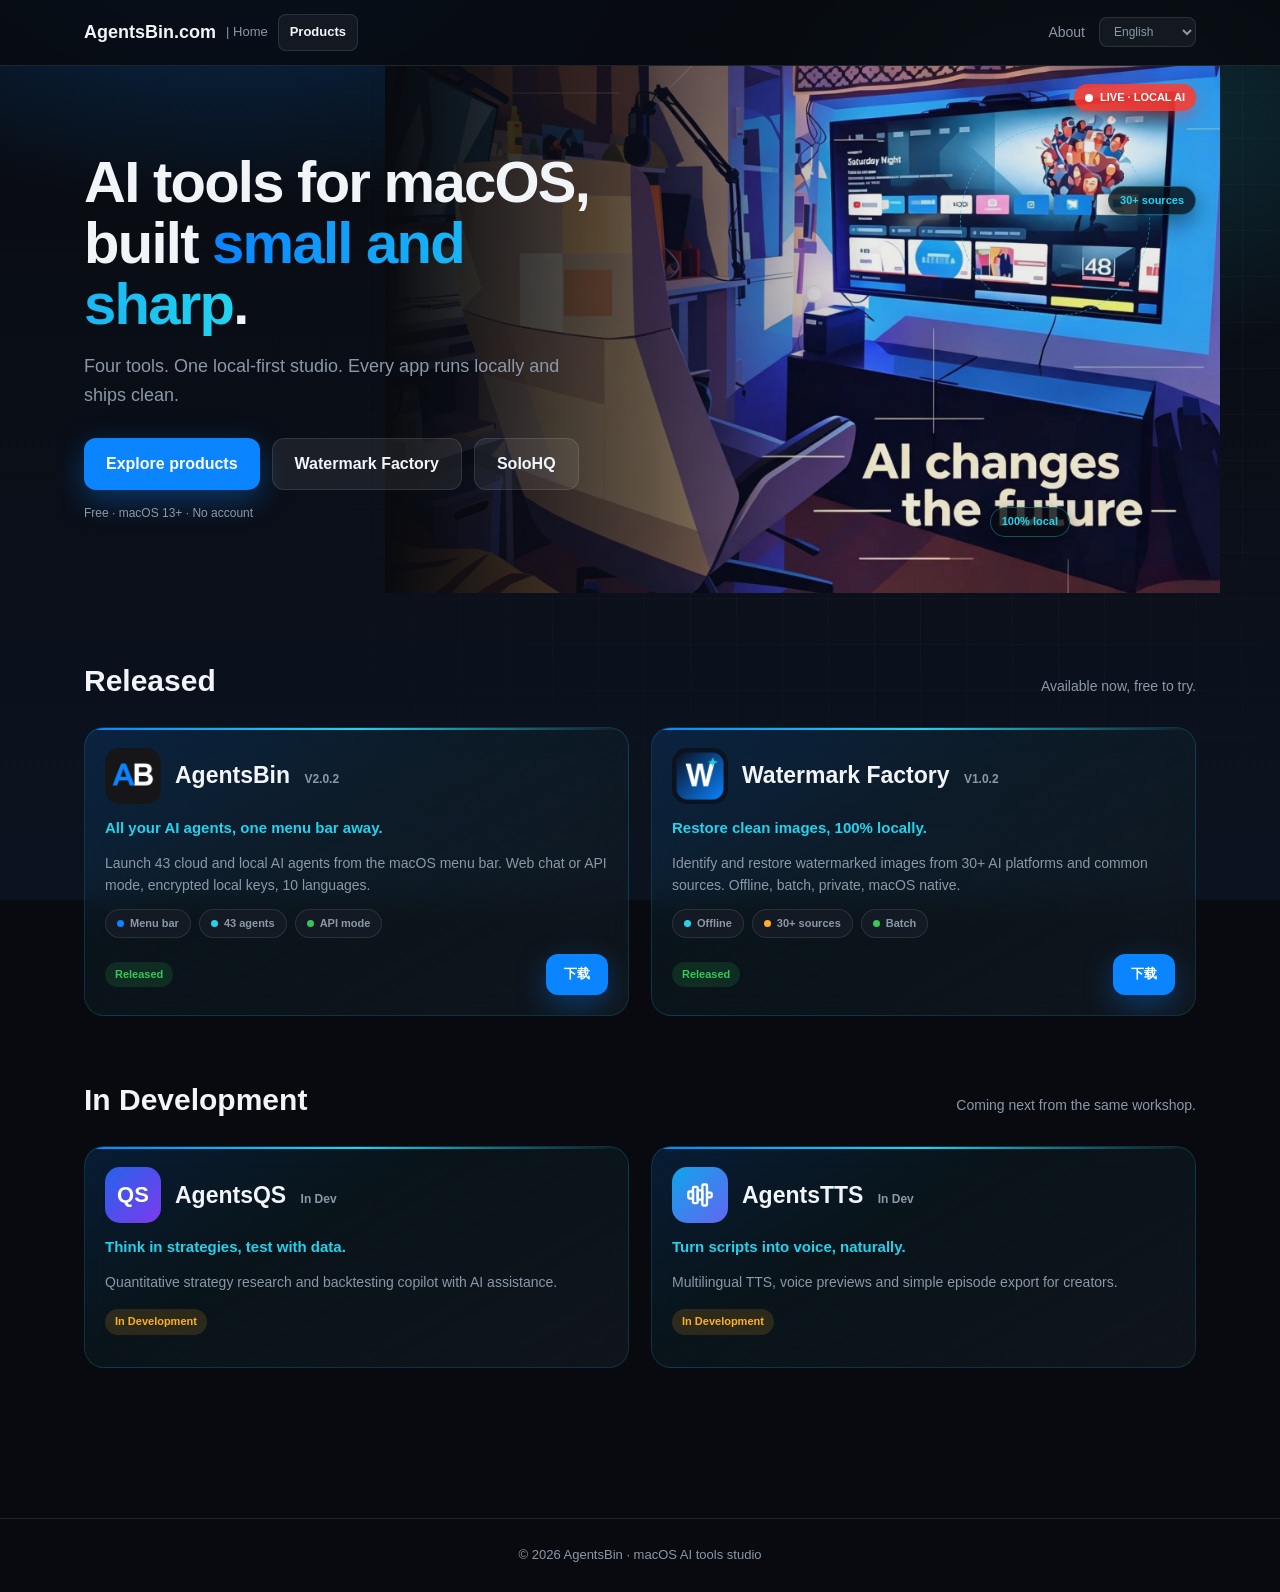
==== site/index.html @ 303ca80a "Add Russian and Portuguese site translations" ====
<!doctype html>
<html lang="en">
<head>
<meta charset="utf-8">
<meta name="viewport" content="width=device-width, initial-scale=1">
<title>AgentsBin — Home V9</title>
<style>
:root {
  --bg: #080a0f;
  --panel: rgba(17,22,29,0.72);
  --panel2: #141a23;
  --line: rgba(255,255,255,0.1);
  --text: #f2f5f8;
  --muted: #8b98a8;
  --blue: #0a84ff;
  --cyan: #22d3ee;
  --green: #34c759;
  --amber: #ffb020;
  --purple: #7c3aed;
}
* { box-sizing: border-box; margin: 0; padding: 0; }
body {
  background: var(--bg);
  color: var(--text);
  font-family: -apple-system, BlinkMacSystemFont, "SF Pro Text", "Helvetica Neue", "PingFang SC", sans-serif;
  line-height: 1.6;
}
body::before {
  content: "";
  position: fixed;
  inset: 0;
  z-index: -2;
  background:
    radial-gradient(900px 420px at 18% -5%, rgba(10,132,255,0.28), transparent 60%),
    radial-gradient(760px 420px at 85% 12%, rgba(34,211,238,0.18), transparent 60%),
    linear-gradient(180deg, #080a0f 0%, #0c1320 100%);
}
body::after {
  content: "";
  position: fixed;
  inset: 0;
  z-index: -1;
  background-image:
    linear-gradient(rgba(255,255,255,0.045) 1px, transparent 1px),
    linear-gradient(90deg, rgba(255,255,255,0.045) 1px, transparent 1px);
  background-size: 46px 46px;
  mask-image: radial-gradient(circle at 70% 30%, #000 0%, transparent 70%);
}
.nav {
  position: sticky;
  top: 0;
  z-index: 10;
  background: rgba(8,10,15,0.82);
  border-bottom: 1px solid var(--line);
  backdrop-filter: blur(16px);
}
.nav-inner {
  max-width: 1160px;
  margin: 0 auto;
  padding: 14px 24px;
  display: flex;
  align-items: center;
  justify-content: space-between;
}
.brand { font-weight: 800; font-size: 18px; text-decoration: none; color: var(--text); }
.nav-links { display: flex; align-items: center; gap: 22px; font-size: 14px; }
.nav-links a { text-decoration: none; color: var(--muted); }
.lang { background: rgba(255,255,255,0.05); border: 1px solid var(--line); color: var(--muted); font: inherit; font-size: 12px; border-radius: 8px; padding: 6px 10px; }
.button {
  display: inline-flex;
  align-items: center;
  gap: 8px;
  background: var(--blue);
  color: #fff;
  font-weight: 700;
  border-radius: 12px;
  padding: 12px 22px;
  text-decoration: none;
  box-shadow: 0 10px 30px rgba(10,132,255,0.35);
}
.button.ghost { background: rgba(255,255,255,0.07); color: var(--text); box-shadow: none; border: 1px solid var(--line); }

.hero {
  position: relative;
  overflow: hidden;
  max-width: 1160px;
  margin: 0 auto;
  padding: 86px 24px 70px;
  display: grid;
  grid-template-columns: 1.05fr 0.95fr;
  gap: 56px;
  align-items: center;
}
.hero > div:first-child { position: relative; z-index: 2; }
.hero-bg {
  position: absolute;
  right: 0;
  top: 0;
  bottom: 0;
  width: 72%;
  z-index: 0;
  overflow: hidden;
}
.hero-bg img { width: 100%; height: 100%; object-fit: cover; display: block; }
.hero-bg::after {
  content: "";
  position: absolute;
  inset: 0;
  background: linear-gradient(90deg, #080a0f 0%, rgba(8,10,15,0.6) 32%, rgba(8,10,15,0.08) 58%);
}
.hero h1 { font-size: 58px; line-height: 1.05; letter-spacing: -0.03em; }
.grad { background: linear-gradient(90deg, #0a84ff, #22d3ee); -webkit-background-clip: text; background-clip: text; color: transparent; }
.hero .lead { font-size: 18px; color: var(--muted); max-width: 520px; margin: 18px 0 28px; }
.hero-actions { display: flex; gap: 12px; flex-wrap: wrap; }
.trust { display: block; margin-top: 14px; font-size: 12px; color: var(--muted); }

.hero-visual { position: relative; height: 420px; }
.hero-photo {
  position: absolute;
  left: 0;
  top: 0;
  right: 0;
  bottom: 0;
  border-radius: 24px;
  overflow: hidden;
  border: 1px solid var(--line);
  box-shadow: 0 30px 90px rgba(0,0,0,0.55);
  background: #0d1117;
}
.hero-photo img { width: 100%; height: 100%; object-fit: cover; display: block; }
.hero-photo::after {
  content: "";
  position: absolute;
  inset: 0;
  background: linear-gradient(180deg, rgba(8,10,15,0.08) 0%, rgba(8,10,15,0.5) 100%);
}
.float-card {
  position: absolute;
  border-radius: 16px;
  border: 1px solid var(--line);
  overflow: hidden;
  box-shadow: 0 30px 80px rgba(0,0,0,0.5);
}
.float-card img { width: 100%; height: 100%; object-fit: cover; display: block; }
.fc-1 { width: 340px; height: 220px; left: 20px; top: 10px; transform: rotate(-2deg); }
.fc-2 { width: 250px; height: 170px; right: 0; top: 150px; transform: rotate(3deg); }
.fc-3 { width: 220px; height: 150px; left: 90px; bottom: 0; transform: rotate(-1deg); }
.glow-dot {
  position: absolute;
  width: 64px;
  height: 64px;
  border-radius: 50%;
  background: radial-gradient(circle, rgba(34,211,238,0.45), transparent 70%);
  filter: blur(6px);
  right: 60px;
  top: 30px;
}
.hero-visual::before {
  content: "";
  position: absolute;
  inset: 0;
  background: repeating-linear-gradient(0deg, rgba(34,211,238,0.05) 0 1px, transparent 1px 7px);
  mix-blend-mode: screen;
  pointer-events: none;
  z-index: 2;
  border-radius: 20px;
}
.scanline {
  position: absolute;
  left: 10px;
  right: 10px;
  height: 3px;
  background: linear-gradient(90deg, transparent, rgba(34,211,238,0.9), transparent);
  animation: scan 2.6s linear infinite;
  z-index: 3;
}
@keyframes scan { from { top: 6%; } to { top: 96%; } }
.ring {
  position: absolute;
  width: 190px;
  height: 190px;
  border-radius: 50%;
  border: 1px dashed rgba(34,211,238,0.55);
  left: 300px;
  top: 250px;
  animation: spin 14s linear infinite;
  z-index: 3;
}
@keyframes spin { to { transform: rotate(360deg); } }
.live-badge {
  position: absolute;
  left: 18px;
  top: 14px;
  z-index: 4;
  display: flex;
  align-items: center;
  gap: 7px;
  font-size: 11px;
  font-weight: 800;
  color: #fff;
  background: rgba(255,59,48,0.88);
  border-radius: 20px;
  padding: 5px 11px;
  box-shadow: 0 6px 18px rgba(255,59,48,0.4);
}
.pulse {
  width: 8px;
  height: 8px;
  border-radius: 50%;
  background: #fff;
  animation: pulse 1.5s infinite;
}
@keyframes pulse {
  70% { box-shadow: 0 0 0 10px rgba(255,59,48,0); }
  100% { box-shadow: 0 0 0 0 rgba(255,59,48,0); }
}
.data-chip {
  position: absolute;
  z-index: 4;
  font-size: 11px;
  font-weight: 700;
  color: var(--cyan);
  background: rgba(8,12,18,0.8);
  border: 1px solid rgba(34,211,238,0.35);
  border-radius: 20px;
  padding: 5px 11px;
  box-shadow: 0 8px 22px rgba(0,0,0,0.4);
}
.visit-btn { padding: 10px 18px; font-size: 13px; }
.mini-card { width: 100%; height: 100%; display: flex; align-items: center; justify-content: center; }
.mini-chat { display: flex; gap: 12px; align-items: center; padding: 16px; }
.mini-dots { display: flex; flex-direction: column; gap: 8px; }
.mini-dots span { width: 10px; height: 10px; border-radius: 50%; }
.mini-bubbles { display: flex; flex-direction: column; gap: 8px; flex: 1; }
.mini-bubble { height: 12px; border-radius: 8px; background: rgba(255,255,255,0.12); }
.mini-bubble.b1 { width: 70%; }
.mini-bubble.b2 { width: 90%; }
.mini-wm { position: relative; width: 100%; height: 100%; background: linear-gradient(180deg, #1b3a5c 0%, #2f6f8f 55%, #17281f 100%); }
.wm-mask { position: absolute; right: 16%; bottom: 14%; width: 28%; height: 32%; border: 2px dashed #ff9f43; border-radius: 6px; }
.wm-check { position: absolute; right: 10%; top: 10%; width: 22px; height: 22px; border-radius: 50%; background: #34c759; color: #fff; display: flex; align-items: center; justify-content: center; font-size: 13px; font-weight: 800; }
.mini-chart { display: flex; gap: 12px; align-items: center; padding: 14px; }
.mini-metrics { display: flex; flex-direction: column; gap: 6px; font-size: 10px; font-weight: 800; color: #22d3ee; }

main { max-width: 1160px; margin: 0 auto; padding: 0 24px 90px; }
.section-head { display: flex; align-items: baseline; justify-content: space-between; margin-bottom: 22px; }
.section-head h2 { font-size: 30px; }
.section-head .sub { color: var(--muted); font-size: 14px; }

.feature-grid { display: flex; flex-direction: column; gap: 22px; margin-bottom: 60px; }
.feature-card {
  display: grid;
  grid-template-columns: 420px 1fr;
  gap: 30px;
  background: var(--panel);
  border: 1px solid var(--line);
  border-radius: 22px;
  padding: 22px;
  backdrop-filter: blur(14px);
  align-items: center;
}
.feature-card .preview {
  border-radius: 14px;
  overflow: hidden;
  border: 1px solid var(--line);
  background: #0d1117;
  height: 240px;
}
.feature-card .preview img { width: 100%; height: 100%; object-fit: cover; }
.info { display: flex; flex-direction: column; gap: 12px; }
.logo-row { display: flex; align-items: center; gap: 14px; }
.logo-row img, .logo-row .icon { width: 56px; height: 56px; border-radius: 15px; object-fit: cover; }
.icon { display: flex; align-items: center; justify-content: center; font-weight: 900; color: #fff; }
.icon.qs { background: linear-gradient(135deg, #2563eb, #7c3aed); font-size: 22px; }
.icon.tts { background: linear-gradient(135deg, #0ea5e9, #6366f1); }
.app-name { font-size: 23px; font-weight: 800; }
.ver { font-size: 12px; color: var(--muted); font-weight: 600; margin-left: 8px; }
.tagline { font-size: 15px; font-weight: 600; color: var(--cyan); }
.desc { color: var(--muted); font-size: 14px; }
.tags { display: flex; flex-wrap: wrap; gap: 8px; }
.tag { display: inline-flex; align-items: center; gap: 6px; font-size: 11px; font-weight: 600; color: var(--muted); background: var(--panel2); border: 1px solid var(--line); border-radius: 20px; padding: 5px 11px; }
.tag i { width: 7px; height: 7px; border-radius: 50%; display: inline-block; }
.foot { display: flex; align-items: center; justify-content: space-between; margin-top: 4px; }
.status { font-size: 11px; font-weight: 700; padding: 4px 10px; border-radius: 20px; }
.status.live { color: var(--green); background: rgba(52,199,89,0.14); }
.status.dev { color: var(--amber); background: rgba(255,176,32,0.14); }
.card-link { font-size: 14px; font-weight: 700; color: var(--cyan); text-decoration: none; }

.dev-grid { display: grid; grid-template-columns: 1fr 1fr; gap: 22px; margin-bottom: 60px; }
.dev-card {
  position: relative;
  background: linear-gradient(150deg, rgba(10,132,255,0.16) 0%, rgba(34,211,238,0.05) 38%, rgba(17,22,29,0.9) 100%);
  border: 1px solid rgba(34,211,238,0.16);
  border-radius: 20px;
  overflow: hidden;
  backdrop-filter: blur(14px);
}
.dev-card::before {
  content: "";
  position: absolute;
  inset: 0 0 auto 0;
  height: 2px;
  background: linear-gradient(90deg, #0a84ff, #22d3ee, transparent);
}
.dev-card .preview { height: 210px; background: #0d1117; }
.dev-card .preview img { width: 100%; height: 100%; object-fit: cover; }
.dev-card .info { padding: 20px; }
.section-head { margin-top: 20px; }
main .section-head:first-of-type { margin-top: 64px; }

footer { border-top: 1px solid var(--line); padding: 26px 24px; text-align: center; color: var(--muted); font-size: 13px; }

.nav-group { display:flex; align-items:center; gap:10px; }
.nav-actions { display:flex; align-items:center; gap:14px; }
.nav-actions a { color:var(--muted); text-decoration:none; font-size:14px; }
.crumb { font-size:13px; color:var(--muted); }
.lang-toggle { background:rgba(255,255,255,0.05); border:1px solid var(--line); color:var(--muted); font:inherit; font-size:12px; border-radius:8px; padding:6px 10px; }
.products-btn { display:inline-flex; align-items:center; gap:6px; background:rgba(255,255,255,0.05); border:1px solid var(--line); color:var(--text); font:inherit; font-size:13px; font-weight:700; border-radius:8px; padding:7px 11px; cursor:pointer; }
.products-overlay { position:fixed; inset:0; z-index:50; background:rgba(0,0,0,0.55); display:flex; align-items:flex-start; justify-content:center; padding-top:70px; }
.products-overlay[hidden] { display:none; }
.products-panel { width:min(760px,92vw); background:#10141b; border:1px solid var(--line); border-radius:16px; padding:18px; box-shadow:0 30px 80px rgba(0,0,0,0.6); }
.panel-head { display:flex; align-items:center; justify-content:space-between; font-weight:700; margin-bottom:14px; }
.panel-grid { display:grid; grid-template-columns:1fr 1fr; gap:12px; }
.product-card { display:flex; flex-direction:column; gap:4px; background:#141a23; border:1px solid var(--line); border-radius:12px; padding:14px; text-decoration:none; color:var(--text); }
.pc-name { font-weight:700; }
.pc-sub { font-size:11px; color:var(--muted); }
.pc-desc { font-size:12px; color:var(--muted); }
.pc-foot { display:flex; justify-content:space-between; align-items:center; margin-top:6px; }
.pc-status { font-size:11px; font-weight:700; padding:3px 8px; border-radius:20px; }
.pc-status.live { color:#34c759; background:rgba(52,199,89,0.14); }
.pc-status.soon { color:#ffb020; background:rgba(255,176,32,0.14); }
.pc-arrow { color:var(--cyan); }
.close-products { background:transparent; border:0; color:var(--muted); font-size:20px; cursor:pointer; }

.panel-search { display:flex; align-items:center; gap:8px; margin:10px 0; }
.panel-search input { flex:1; background:#0d1117; border:1px solid var(--line); border-radius:8px; color:var(--text); font:inherit; font-size:12px; padding:8px 10px; }
.panel-filter, .panel-cats { display:flex; gap:6px; margin-bottom:10px; flex-wrap:wrap; }
.panel-filter button, .panel-cats button { background:rgba(255,255,255,0.05); border:1px solid var(--line); color:var(--muted); font:inherit; font-size:12px; border-radius:8px; padding:6px 10px; cursor:pointer; }
.panel-filter button.on, .panel-cats button.on { background:var(--cyan); color:#05121a; border-color:var(--cyan); }
.product-card[hidden] { display:none; }
</style>
</head>
<body>
  <header class="nav">
    <div class="nav-inner">
      <div class="nav-group">
        <a class="brand" href="/">AgentsBin.com</a>
        <span class="crumb">| <span data-i18n="nav_home">Home</span></span>
        <button class="products-btn" id="productsBtn" type="button"><span data-i18n="nav_products">Products</span></button>
      </div>
      <div class="nav-actions">
        <a href="/#about" data-i18n="nav_about">About</a>
        <select class="lang-toggle" id="langSelect" aria-label="Language">
          <option value="en">English</option>
          <option value="zh">简体中文</option>
          <option value="zh-Hant">繁體中文</option>
          <option value="ja">日本語</option>
          <option value="ko">한국어</option>
          <option value="es">Español</option>
          <option value="fr">Français</option>
          <option value="de">Deutsch</option>
          <option value="ru">Русский</option>
          <option value="pt">Português</option>
        </select>
      </div>
    </div>
  </header>
  <div class="products-overlay" id="productsOverlay" hidden>
    <div class="products-panel">
      <div class="panel-head"><span data-i18n="popup_title">Explore products</span><button class="close-products" id="closeProducts" type="button">×</button></div>
      <div class="panel-search"><input id="productSearch" type="search" placeholder="Search products" data-i18n-ph="popup_search"></div>
      <div class="panel-filter" id="productFilter">
        <button class="on" data-filter="all" data-i18n="filter_all">All</button>
        <button data-filter="released" data-i18n="filter_released">Released</button>
        <button data-filter="soon" data-i18n="filter_soon">Coming Soon</button>
      </div>
      <div class="panel-cats" id="productCats">
        <button class="on" data-cat="all" data-i18n="cat_all">All</button>
        <button data-cat="assistants" data-i18n="cat_assistants">AI Assistants</button>
        <button data-cat="web" data-i18n="cat_web">Web Apps</button>
        <button data-cat="audio" data-i18n="cat_audio">Audio</button>
        <button data-cat="media" data-i18n="cat_media">Media Tools</button>
      </div>
      <div class="panel-grid">
        <a class="product-card" href="/agentsbin/" data-search="AgentsBin macOS menu bar AI chat hub 43 agents" data-cat="assistants" data-state="released">
          <span class="pc-name" data-i18n="p_agentsbin">AgentsBin</span><span class="pc-sub">macOS · Menu Bar</span>
          <span class="pc-desc" data-i18n="p_agentsbin_desc">All-in-one AI chat hub for macOS with 43 AI agents.</span>
          <span class="pc-foot"><span class="pc-status live" data-i18n="status_released">Released</span><span class="pc-arrow">→</span></span>
        </a>
        <a class="product-card" href="/wf/" data-search="Watermark Factory AI watermark removal macOS offline" data-cat="media" data-state="released">
          <span class="pc-name" data-i18n="p_wf">Watermark Factory</span><span class="pc-sub">macOS · Media Tools</span>
          <span class="pc-desc" data-i18n="p_wf_desc">Local AI watermark identification and restoration. 30+ sources, offline.</span>
          <span class="pc-foot"><span class="pc-status live" data-i18n="status_released">Released</span><span class="pc-arrow">→</span></span>
        </a>
        <a class="product-card" href="/solohq/" data-search="SoloHQ local-first dashboard one-person company web app" data-cat="web" data-state="released">
          <span class="pc-name" data-i18n="p_solohq">SoloHQ</span><span class="pc-sub">Web · Local-first</span>
          <span class="pc-desc" data-i18n="p_solohq_desc">Local-first dashboard for one-person companies.</span>
          <span class="pc-foot"><span class="pc-status live" data-i18n="status_released">Released</span><span class="pc-arrow">→</span></span>
        </a>
        <div class="product-card" data-search="AgentsQS quant strategy backtest copilot" data-cat="media" data-state="soon">
          <span class="pc-name" data-i18n="p_qs">AgentsQS</span><span class="pc-sub">macOS · Quant</span>
          <span class="pc-desc" data-i18n="p_qs_desc">Quantitative strategy research and backtesting copilot.</span>
          <span class="pc-foot"><span class="pc-status soon" data-i18n="status_soon">In Development</span></span>
        </div>
        <div class="product-card" data-search="AgentsTTS podcast text to speech audio multilingual" data-cat="audio" data-state="soon">
          <span class="pc-name" data-i18n="p_tts">AgentsTTS</span><span class="pc-sub">macOS · Audio</span>
          <span class="pc-desc" data-i18n="p_tts_desc">Multilingual TTS and podcast episode tool.</span>
          <span class="pc-foot"><span class="pc-status soon" data-i18n="status_soon">In Development</span></span>
        </div>
      </div>
    </div>
  </div>

  <section class="hero">
    <div>
      <h1 data-i18n-html="home_hero_title">AI tools for macOS,<br>built <span class="grad">small and sharp</span>.</h1>
      <p class="lead" data-i18n="home_hero_lead">Four tools. One local-first studio. Every app runs locally and ships clean.</p>
      <div class="hero-actions">
        <a class="button" href="#products" data-i18n="cta_explore">Explore products</a>
        <a class="button ghost" href="/wf/" data-i18n="cta_wf">Watermark Factory</a>
        <a class="button ghost" href="/solohq/" data-i18n="cta_solohq">SoloHQ</a>
      </div>
      <span class="trust" data-i18n="home_trust">Free · macOS 13+ · No account</span>
    </div>
    <div class="hero-bg">
      <img src="assets/home/hero-visual.jpg" alt="">
      <div class="scanline"></div>
      <div class="ring" style="left:auto; right:70px; top:60px"></div>
      <div class="live-badge" style="left:auto; right:24px; top:18px"><span class="pulse"></span><span data-i18n="home_live_badge">LIVE · LOCAL AI</span></div>
      <div class="data-chip" style="right:24px; top:120px" data-i18n="home_chip_sources">30+ sources</div>
      <div class="data-chip" style="right:150px; bottom:56px" data-i18n="home_chip_local">100% local</div>
    </div>
  </section>

  <main id="products">
    <div class="section-head">
      <h2 data-i18n="section_released">Released</h2>
      <span class="sub" data-i18n="section_released_sub">Available now, free to try.</span>
    </div>
    <div class="dev-grid">
      <div class="dev-card">
        <div class="info" style="min-height:240px">
          <div class="logo-row"><img src="assets/appicon.png" alt=""><div class="app-name"><span data-i18n="p_agentsbin">AgentsBin</span> <span class="ver">V2.0.2</span></div></div>
          <div class="tagline" data-i18n="ab_tagline">All your AI agents, one menu bar away.</div>
          <div class="desc" data-i18n="p_agentsbin_desc">Launch 43 cloud and local AI agents from the macOS menu bar. Web chat or API mode, encrypted local keys, 10 languages.</div>
          <div class="tags"><span class="tag"><i style="background:#0a84ff"></i><span data-i18n="tag_menu">Menu bar</span></span><span class="tag"><i style="background:#22d3ee"></i><span data-i18n="tag_43">43 agents</span></span><span class="tag"><i style="background:#34c759"></i><span data-i18n="tag_api">API mode</span></span></div>
          <div class="foot"><span class="status live" data-i18n="status_released">Released</span><a class="button visit-btn" href="/agentsbin/" data-i18n="btn_download">下载</a></div>
        </div>
      </div>
      <div class="dev-card">
        <div class="info" style="min-height:240px">
          <div class="logo-row"><img src="assets/home/wf-logo.png" alt=""><div class="app-name"><span data-i18n="p_wf">Watermark Factory</span> <span class="ver">V1.0.2</span></div></div>
          <div class="tagline" data-i18n="wf_tagline">Restore clean images, 100% locally.</div>
          <div class="desc" data-i18n="p_wf_desc">Identify and restore watermarked images from 30+ AI platforms and common sources. Offline, batch, private, macOS native.</div>
          <div class="tags"><span class="tag"><i style="background:#22d3ee"></i><span data-i18n="tag_offline">Offline</span></span><span class="tag"><i style="background:#ffb020"></i><span data-i18n="tag_sources">30+ sources</span></span><span class="tag"><i style="background:#34c759"></i><span data-i18n="tag_batch">Batch</span></span></div>
          <div class="foot"><span class="status live" data-i18n="status_released">Released</span><a class="button visit-btn" href="/wf/" data-i18n="btn_download">下载</a></div>
        </div>
      </div>
    </div>

    <div class="section-head">
      <h2 data-i18n="section_dev">In Development</h2>
      <span class="sub" data-i18n="section_dev_sub">Coming next from the same workshop.</span>
    </div>
    <div class="dev-grid">
      <div class="dev-card">
        <div class="info" style="min-height:220px">
          <div class="logo-row"><div class="icon qs">QS</div><div class="app-name"><span data-i18n="p_qs">AgentsQS</span> <span class="ver" data-i18n="in_dev">In Dev</span></div></div>
          <div class="tagline" data-i18n="qs_tagline">Think in strategies, test with data.</div>
          <div class="desc" data-i18n="p_qs_desc">Quantitative strategy research and backtesting copilot with AI assistance.</div>
          <div class="foot"><span class="status dev" data-i18n="status_soon">In Development</span></div>
        </div>
      </div>
      <div class="dev-card">
        <div class="info" style="min-height:220px">
          <div class="logo-row"><div class="icon tts"><svg width="28" height="28" viewBox="0 0 24 24" fill="none" stroke="#fff" stroke-width="2" stroke-linecap="round" stroke-linejoin="round"><rect x="2" y="9" width="4" height="6" rx="1"/><rect x="6" y="5" width="4" height="14" rx="1"/><rect x="10" y="8" width="4" height="8" rx="1"/><rect x="14" y="3" width="4" height="18" rx="1"/><rect x="18" y="10" width="4" height="4" rx="1"/></svg></div><div class="app-name"><span data-i18n="p_tts">AgentsTTS</span> <span class="ver" data-i18n="in_dev">In Dev</span></div></div>
          <div class="tagline" data-i18n="tts_tagline">Turn scripts into voice, naturally.</div>
          <div class="desc" data-i18n="p_tts_desc">Multilingual TTS, voice previews and simple episode export for creators.</div>
          <div class="foot"><span class="status dev" data-i18n="status_soon">In Development</span></div>
        </div>
      </div>
    </div>

    <div id="aboutPlaceholder"></div>
  </main>

  <footer><span data-i18n="home_footer">© 2026 AgentsBin · macOS AI tools studio</span></footer>

<script>
(function () {
  if (location.protocol !== "https:" && location.protocol !== "http:") return;
  var payload = JSON.stringify({ kind: "page_view", name: "agentsbin_home", version: "2.0.2", source: "web", product: "agentsbin" });
  if (navigator.sendBeacon) navigator.sendBeacon("/api/track", new Blob([payload], { type: "application/json" }));
  document.querySelectorAll("[data-track='download']").forEach(function (el) {
    el.addEventListener("click", function () {
      var data = JSON.stringify({ kind: "download", name: el.getAttribute("data-name") || "agentsbin_home", version: "2.0.2", source: "web", product: el.getAttribute("data-product") || "agentsbin" });
      if (navigator.sendBeacon) navigator.sendBeacon("/api/track", new Blob([data], { type: "application/json" }));
    });
  });
})();
</script>

<script>
(function () {
  var btn = document.getElementById("productsBtn");
  var overlay = document.getElementById("productsOverlay");
  var close = document.getElementById("closeProducts");
  if (!btn || !overlay) return;
  btn.addEventListener("click", function () { overlay.hidden = false; });
  overlay.addEventListener("click", function (e) { if (e.target === overlay) overlay.hidden = true; });
  if (close) close.addEventListener("click", function () { overlay.hidden = true; });

  var search = document.getElementById("productSearch");
  var filterBtns = document.querySelectorAll("#productFilter button");
  var catBtns = document.querySelectorAll("#productCats button");
  var cards = document.querySelectorAll(".product-card");
  var state = "all";
  var cat = "all";
  function apply() {
    var q = search ? search.value.toLowerCase() : "";
    cards.forEach(function (c) {
      var text = (c.getAttribute("data-search") || "").toLowerCase();
      var okState = state === "all" || c.getAttribute("data-state") === state;
      var okCat = cat === "all" || c.getAttribute("data-cat") === cat;
      var okQ = !q || text.indexOf(q) >= 0;
      c.hidden = !(okState && okCat && okQ);
    });
  }
  filterBtns.forEach(function (b) {
    b.addEventListener("click", function () {
      state = b.getAttribute("data-filter");
      filterBtns.forEach(function (x) { x.classList.toggle("on", x === b); });
      apply();
    });
  });
  catBtns.forEach(function (b) {
    b.addEventListener("click", function () {
      cat = b.getAttribute("data-cat");
      catBtns.forEach(function (x) { x.classList.toggle("on", x === b); });
      apply();
    });
  });
  if (search) search.addEventListener("input", apply);
})();
</script><script src="/_shared/about.js"></script>
<script src="/_shared/i18n.js"></script>
</body>
</html>
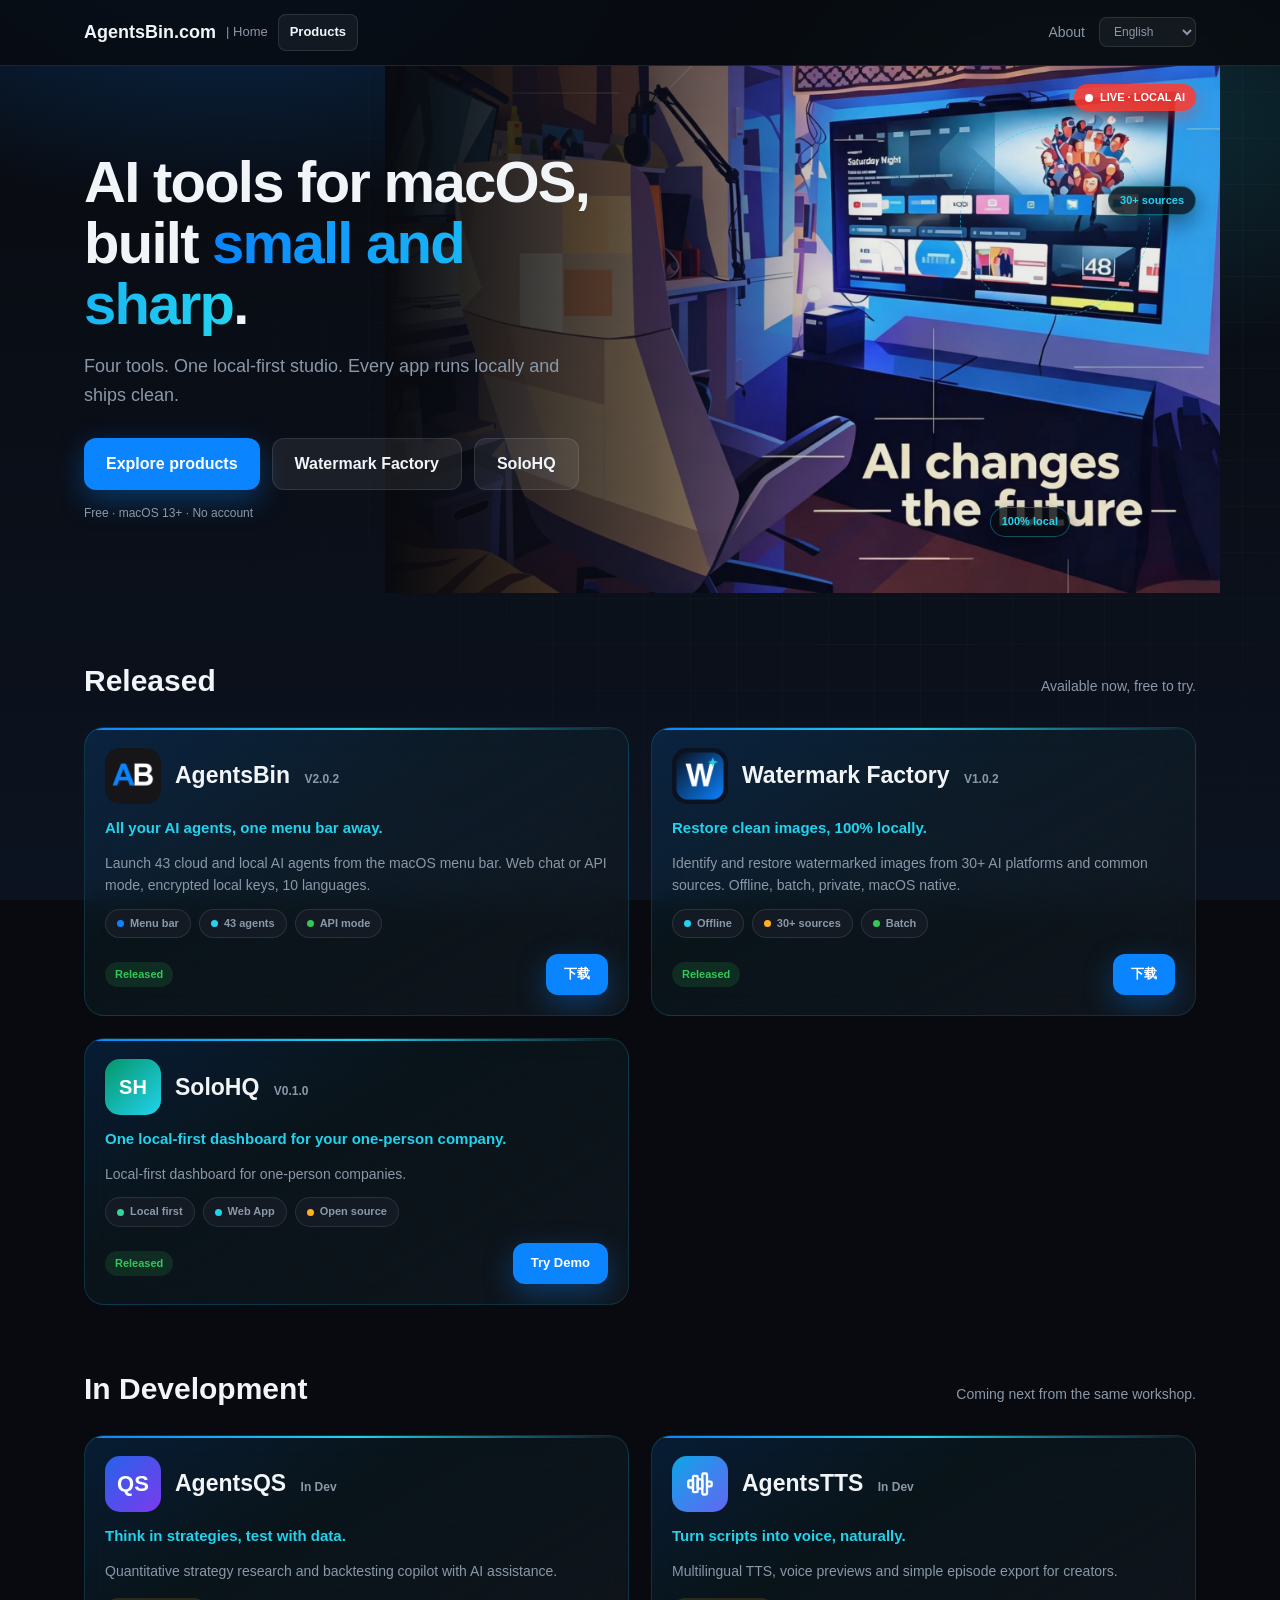
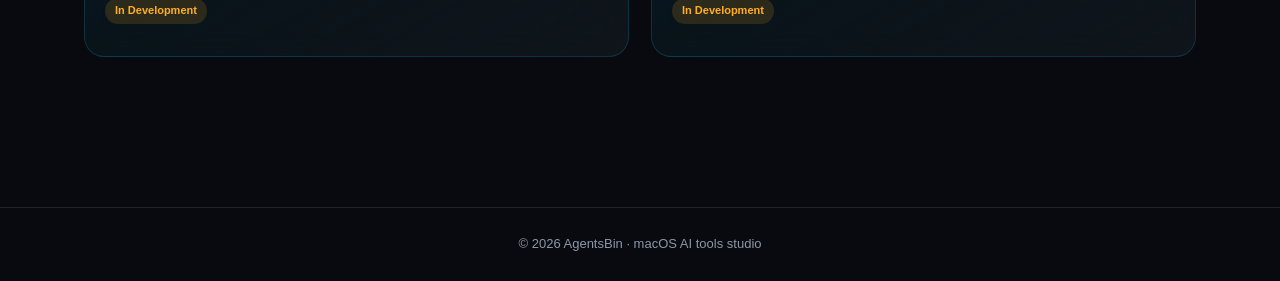
==== commit ebd986ab: "Add SoloHQ homepage card and unified about footer" ====
--- a/site/index.html
+++ b/site/index.html
@@ -272,6 +272,7 @@
 .icon { display: flex; align-items: center; justify-content: center; font-weight: 900; color: #fff; }
 .icon.qs { background: linear-gradient(135deg, #2563eb, #7c3aed); font-size: 22px; }
 .icon.tts { background: linear-gradient(135deg, #0ea5e9, #6366f1); }
+.icon.sh { background: linear-gradient(135deg, #059669, #22d3ee); font-size: 20px; }
 .app-name { font-size: 23px; font-weight: 800; }
 .ver { font-size: 12px; color: var(--muted); font-weight: 600; margin-left: 8px; }
 .tagline { font-size: 15px; font-weight: 600; color: var(--cyan); }
@@ -453,6 +454,15 @@
           <div class="desc" data-i18n="p_wf_desc">Identify and restore watermarked images from 30+ AI platforms and common sources. Offline, batch, private, macOS native.</div>
           <div class="tags"><span class="tag"><i style="background:#22d3ee"></i><span data-i18n="tag_offline">Offline</span></span><span class="tag"><i style="background:#ffb020"></i><span data-i18n="tag_sources">30+ sources</span></span><span class="tag"><i style="background:#34c759"></i><span data-i18n="tag_batch">Batch</span></span></div>
           <div class="foot"><span class="status live" data-i18n="status_released">Released</span><a class="button visit-btn" href="/wf/" data-i18n="btn_download">下载</a></div>
+        </div>
+      </div>
+      <div class="dev-card">
+        <div class="info" style="min-height:240px">
+          <div class="logo-row"><div class="icon sh">SH</div><div class="app-name"><span data-i18n="p_solohq">SoloHQ</span> <span class="ver">V0.1.0</span></div></div>
+          <div class="tagline" data-i18n="sh_tagline">One local-first dashboard for your one-person company.</div>
+          <div class="desc" data-i18n="p_solohq_desc">Local-first dashboard for one-person companies.</div>
+          <div class="tags"><span class="tag"><i style="background:#34d399"></i><span data-i18n="tag_local">Local first</span></span><span class="tag"><i style="background:#22d3ee"></i><span data-i18n="tag_web">Web App</span></span><span class="tag"><i style="background:#ffb020"></i><span data-i18n="tag_open">Open source</span></span></div>
+          <div class="foot"><span class="status live" data-i18n="status_released">Released</span><a class="button visit-btn" href="/solohq/" data-i18n="sh_btn">Try Demo</a></div>
         </div>
       </div>
     </div>
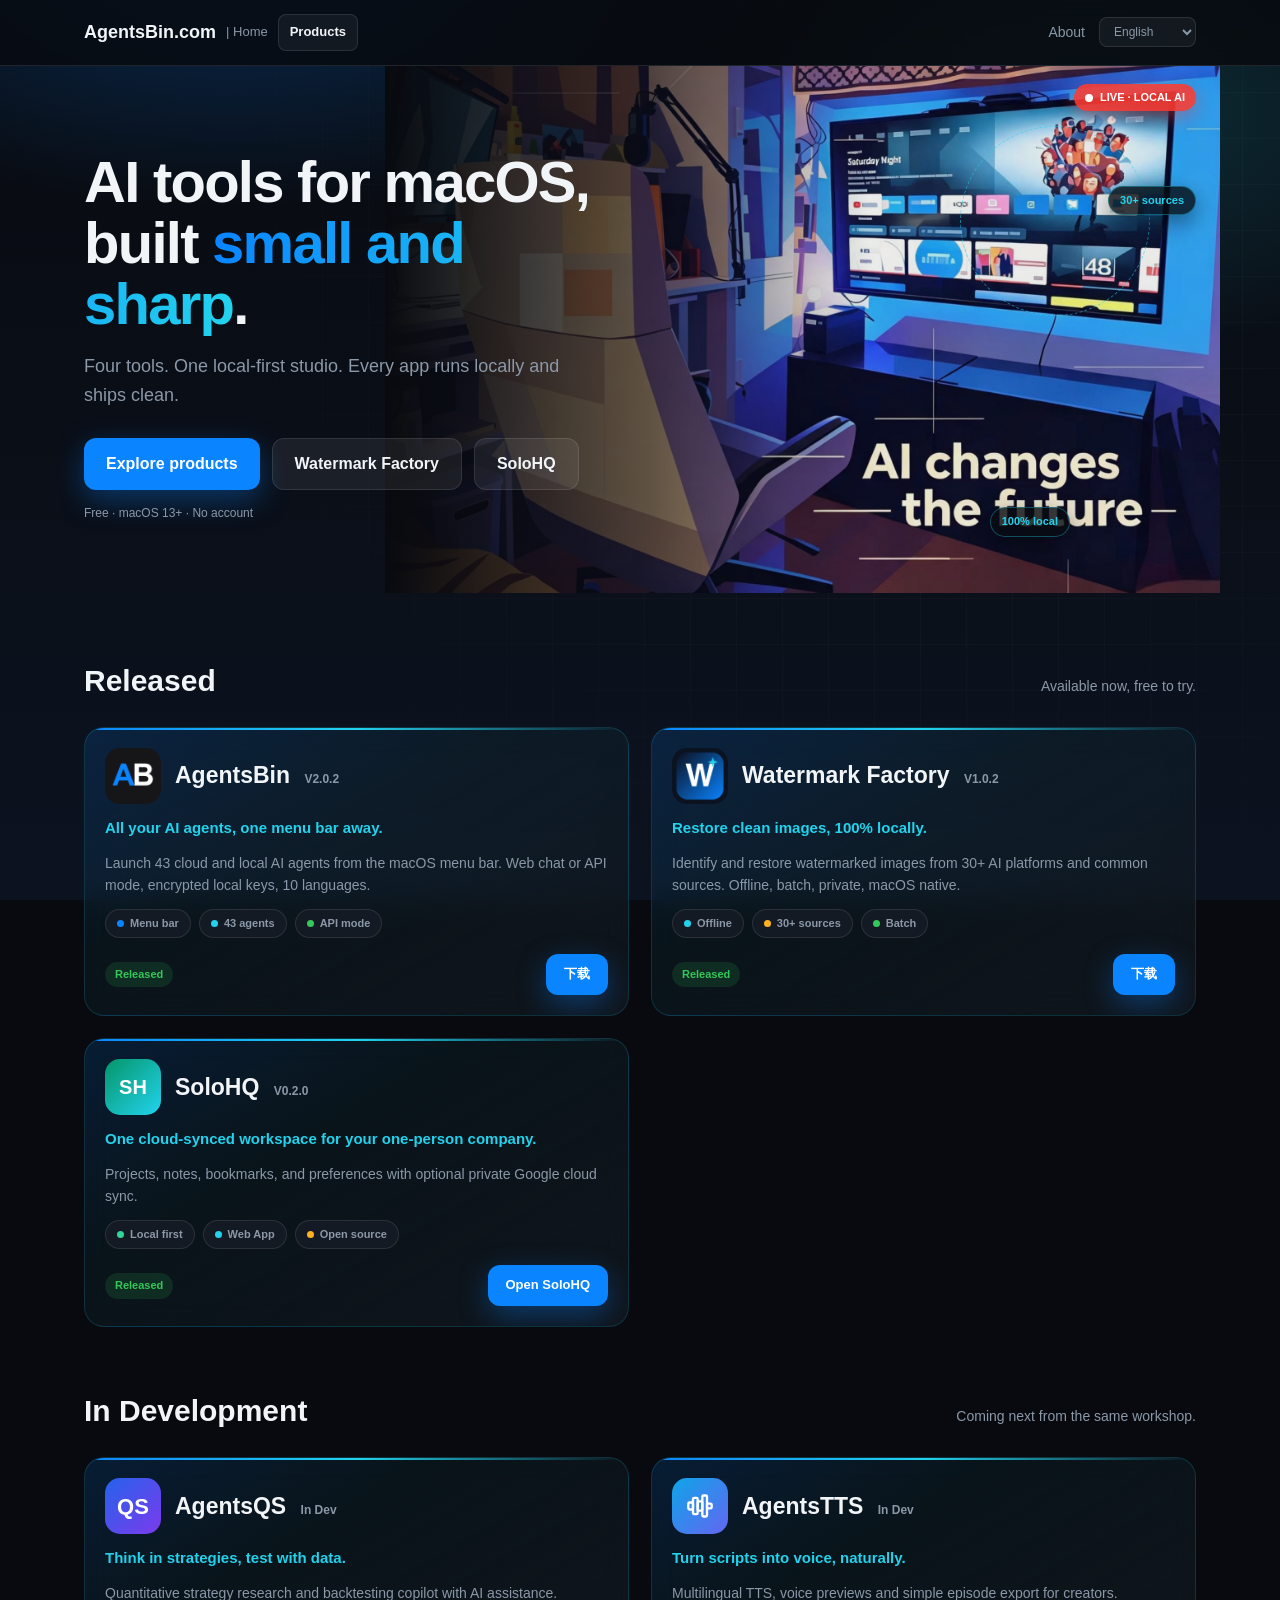
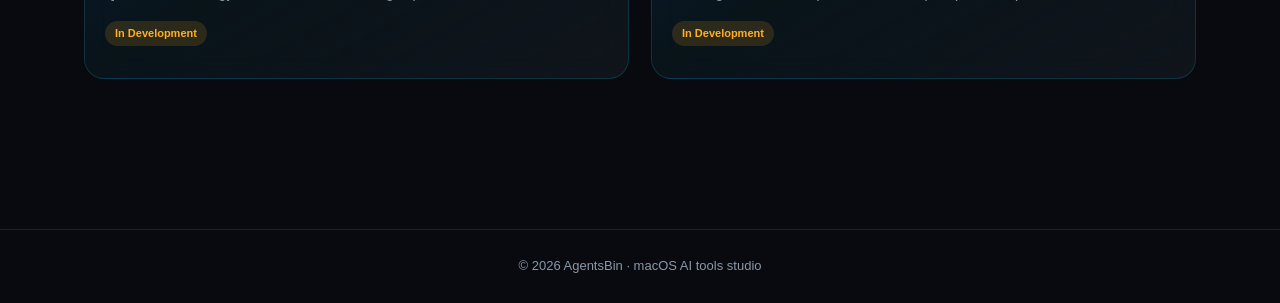
==== commit 79041317: "update SoloHQ 0.2.0 website listing" ====
--- a/site/index.html
+++ b/site/index.html
@@ -458,11 +458,11 @@
       </div>
       <div class="dev-card">
         <div class="info" style="min-height:240px">
-          <div class="logo-row"><div class="icon sh">SH</div><div class="app-name"><span data-i18n="p_solohq">SoloHQ</span> <span class="ver">V0.1.0</span></div></div>
-          <div class="tagline" data-i18n="sh_tagline">One local-first dashboard for your one-person company.</div>
-          <div class="desc" data-i18n="p_solohq_desc">Local-first dashboard for one-person companies.</div>
+          <div class="logo-row"><div class="icon sh">SH</div><div class="app-name"><span data-i18n="p_solohq">SoloHQ</span> <span class="ver">V0.2.0</span></div></div>
+          <div class="tagline" data-i18n="sh_tagline">One cloud-synced workspace for your one-person company.</div>
+          <div class="desc" data-i18n="p_solohq_desc">Projects, notes, bookmarks, and preferences with optional private Google cloud sync.</div>
           <div class="tags"><span class="tag"><i style="background:#34d399"></i><span data-i18n="tag_local">Local first</span></span><span class="tag"><i style="background:#22d3ee"></i><span data-i18n="tag_web">Web App</span></span><span class="tag"><i style="background:#ffb020"></i><span data-i18n="tag_open">Open source</span></span></div>
-          <div class="foot"><span class="status live" data-i18n="status_released">Released</span><a class="button visit-btn" href="/solohq/" data-i18n="sh_btn">Try Demo</a></div>
+          <div class="foot"><span class="status live" data-i18n="status_released">Released</span><a class="button visit-btn" href="https://solohq.agentsbin.com" data-i18n="sh_btn">Open SoloHQ</a></div>
         </div>
       </div>
     </div>
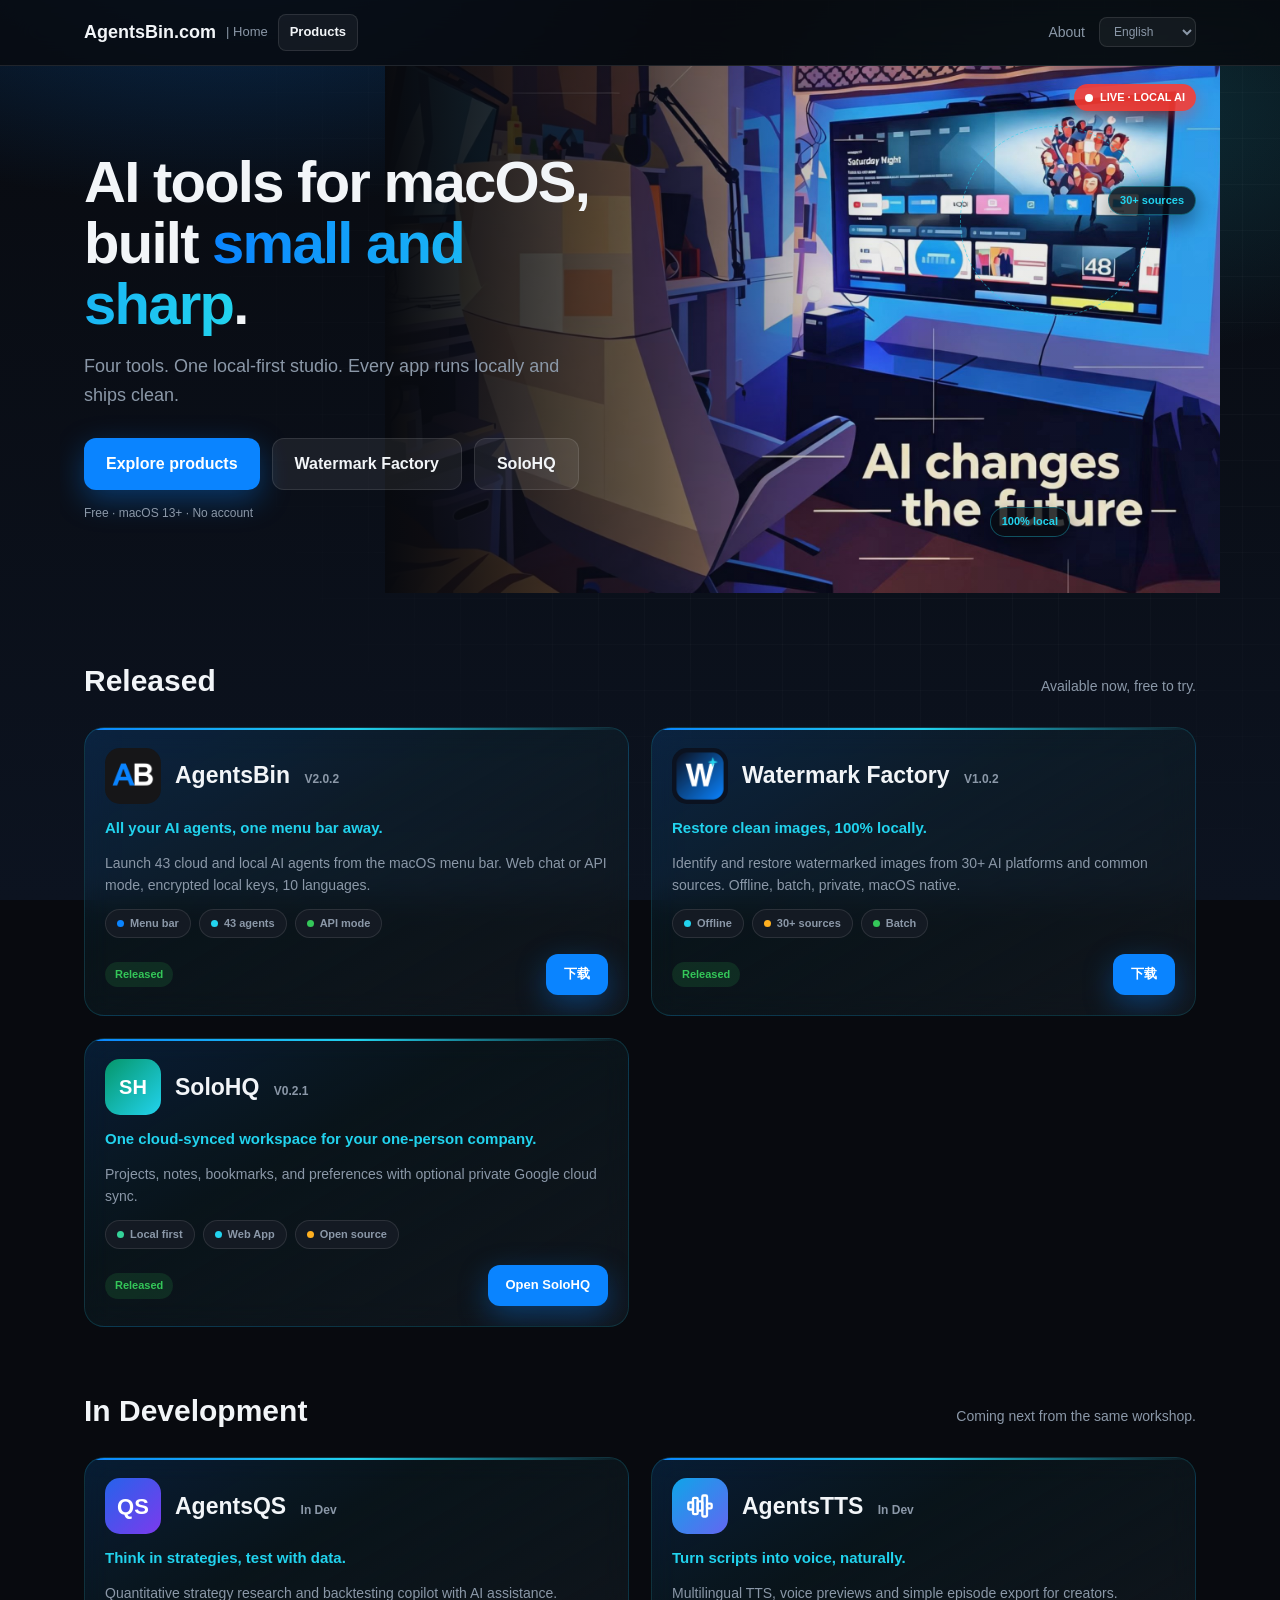
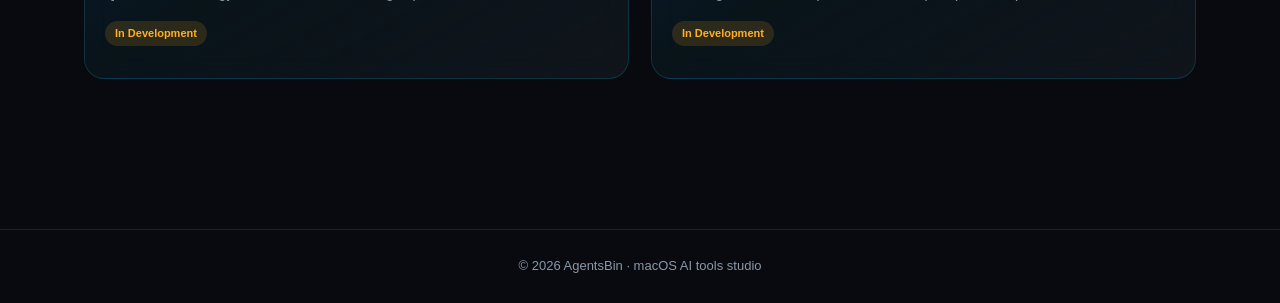
==== commit 4438fa05: "feat: add SoloHQ Google Docs sync" ====
--- a/site/index.html
+++ b/site/index.html
@@ -458,7 +458,7 @@
       </div>
       <div class="dev-card">
         <div class="info" style="min-height:240px">
-          <div class="logo-row"><div class="icon sh">SH</div><div class="app-name"><span data-i18n="p_solohq">SoloHQ</span> <span class="ver">V0.2.0</span></div></div>
+          <div class="logo-row"><div class="icon sh">SH</div><div class="app-name"><span data-i18n="p_solohq">SoloHQ</span> <span class="ver">V0.2.1</span></div></div>
           <div class="tagline" data-i18n="sh_tagline">One cloud-synced workspace for your one-person company.</div>
           <div class="desc" data-i18n="p_solohq_desc">Projects, notes, bookmarks, and preferences with optional private Google cloud sync.</div>
           <div class="tags"><span class="tag"><i style="background:#34d399"></i><span data-i18n="tag_local">Local first</span></span><span class="tag"><i style="background:#22d3ee"></i><span data-i18n="tag_web">Web App</span></span><span class="tag"><i style="background:#ffb020"></i><span data-i18n="tag_open">Open source</span></span></div>
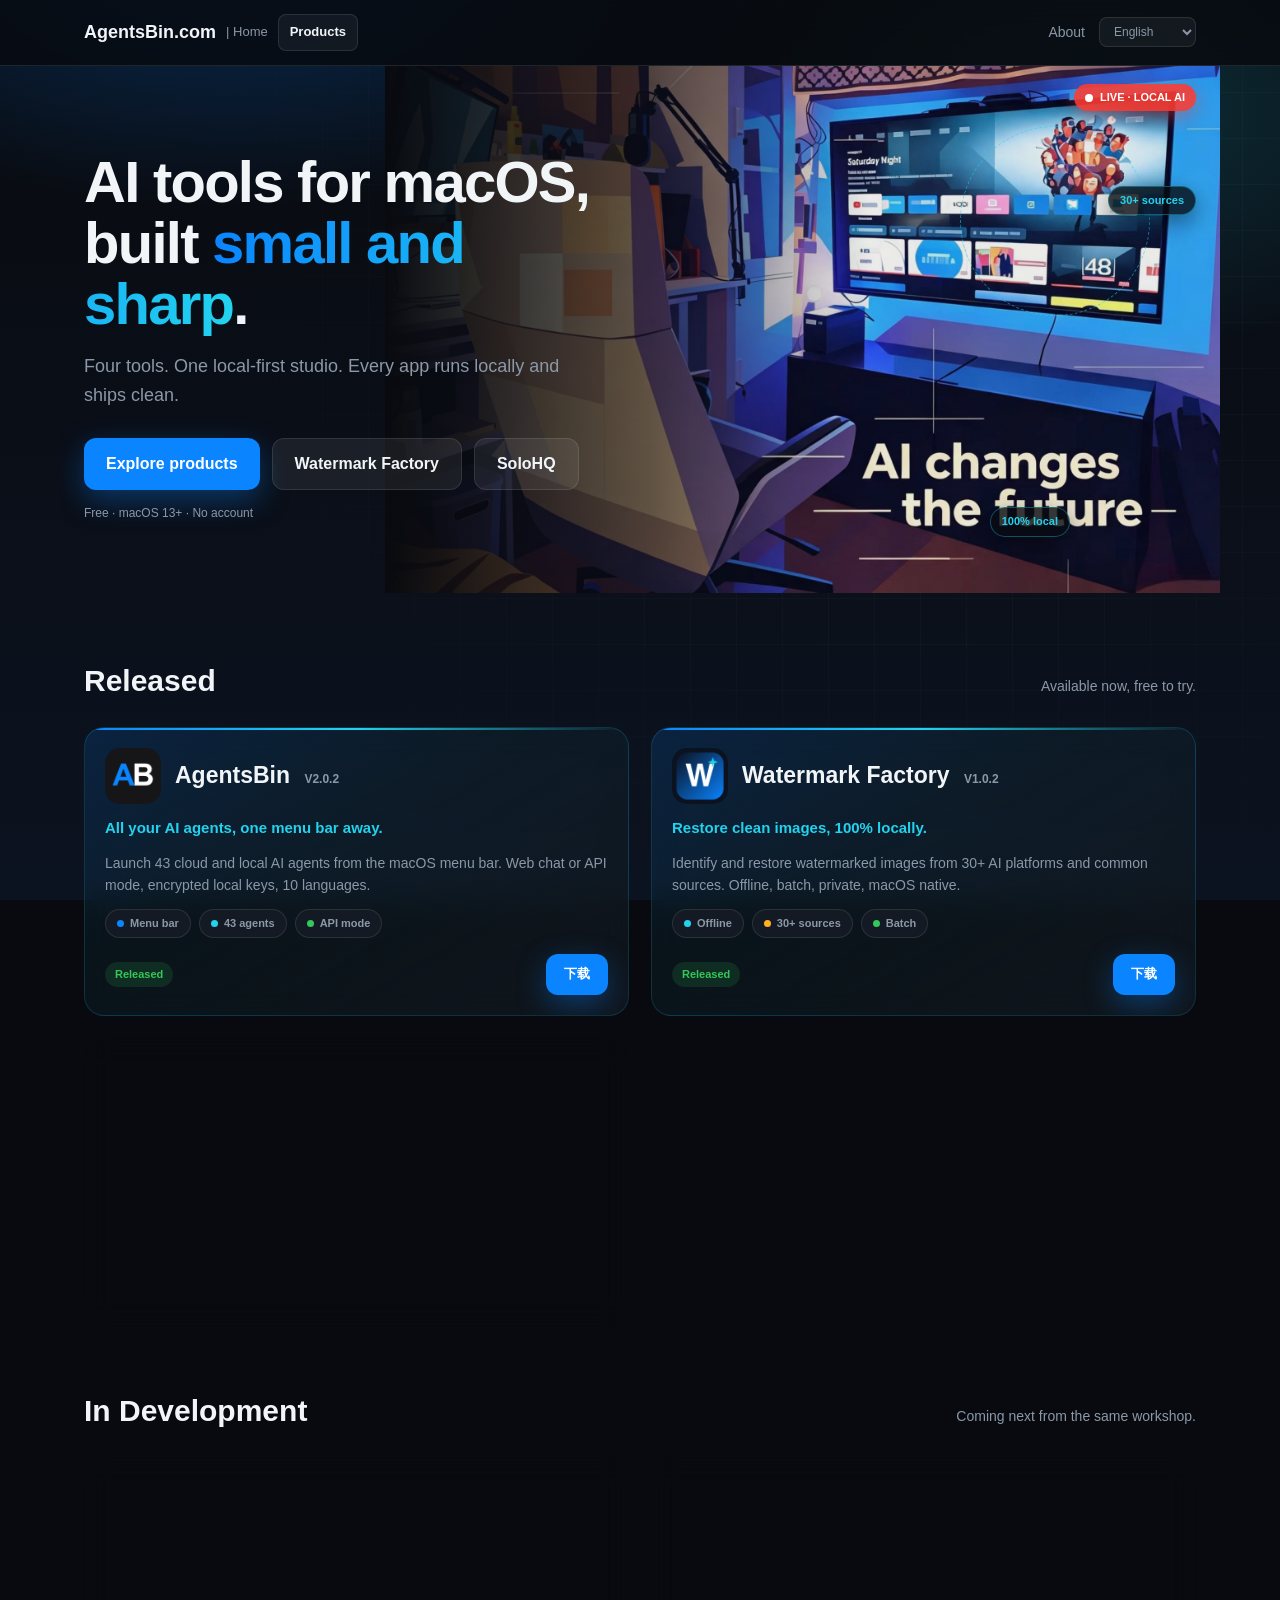
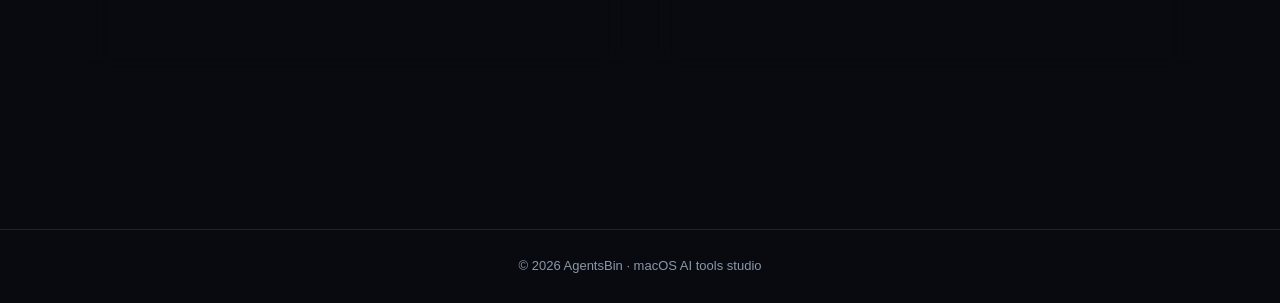
==== commit 754fdcae: "release: update SoloHQ Docs link UI" ====
--- a/site/index.html
+++ b/site/index.html
@@ -458,7 +458,7 @@
       </div>
       <div class="dev-card">
         <div class="info" style="min-height:240px">
-          <div class="logo-row"><div class="icon sh">SH</div><div class="app-name"><span data-i18n="p_solohq">SoloHQ</span> <span class="ver">V0.2.1</span></div></div>
+          <div class="logo-row"><div class="icon sh">SH</div><div class="app-name"><span data-i18n="p_solohq">SoloHQ</span> <span class="ver">V0.2.2</span></div></div>
           <div class="tagline" data-i18n="sh_tagline">One cloud-synced workspace for your one-person company.</div>
           <div class="desc" data-i18n="p_solohq_desc">Projects, notes, bookmarks, and preferences with optional private Google cloud sync.</div>
           <div class="tags"><span class="tag"><i style="background:#34d399"></i><span data-i18n="tag_local">Local first</span></span><span class="tag"><i style="background:#22d3ee"></i><span data-i18n="tag_web">Web App</span></span><span class="tag"><i style="background:#ffb020"></i><span data-i18n="tag_open">Open source</span></span></div>
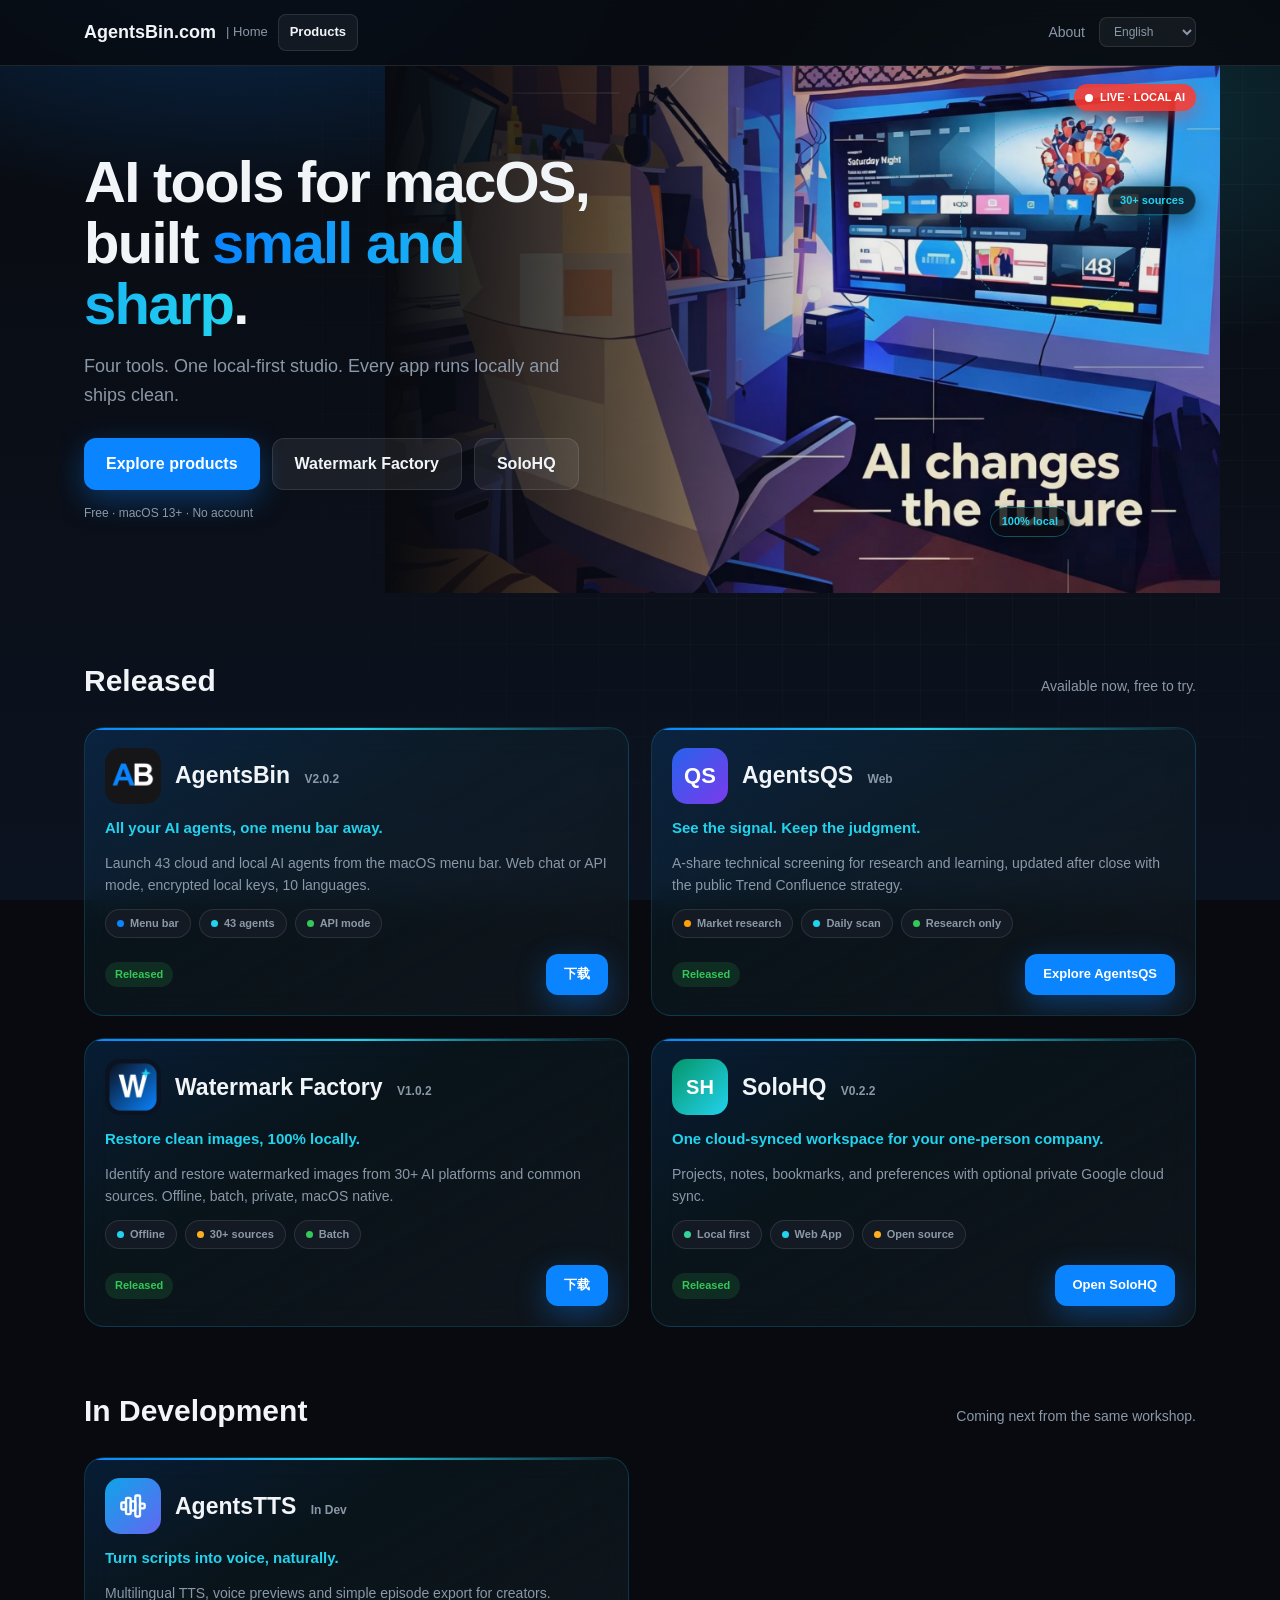
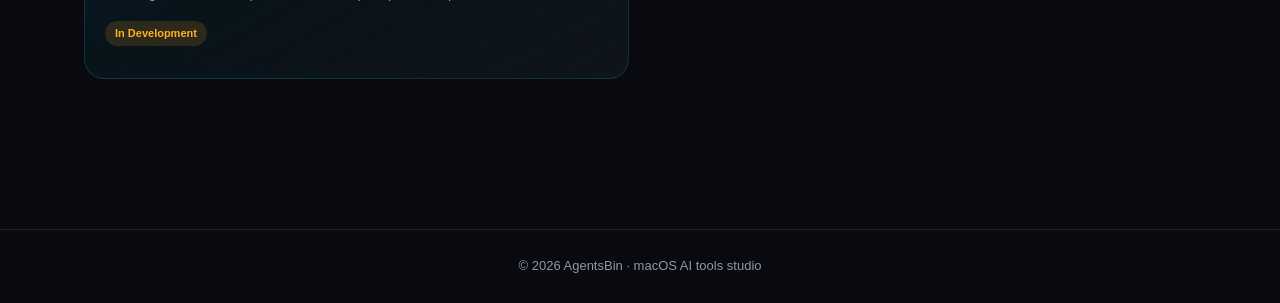
==== commit a0c227d9: "feat: publish AgentsQS product homepage" ====
--- a/site/index.html
+++ b/site/index.html
@@ -397,11 +397,11 @@
           <span class="pc-desc" data-i18n="p_solohq_desc">Local-first dashboard for one-person companies.</span>
           <span class="pc-foot"><span class="pc-status live" data-i18n="status_released">Released</span><span class="pc-arrow">→</span></span>
         </a>
-        <div class="product-card" data-search="AgentsQS quant strategy backtest copilot" data-cat="media" data-state="soon">
-          <span class="pc-name" data-i18n="p_qs">AgentsQS</span><span class="pc-sub">macOS · Quant</span>
-          <span class="pc-desc" data-i18n="p_qs_desc">Quantitative strategy research and backtesting copilot.</span>
-          <span class="pc-foot"><span class="pc-status soon" data-i18n="status_soon">In Development</span></span>
-        </div>
+        <a class="product-card" href="/agentsqs/" data-search="AgentsQS A-share technical screening research workspace" data-cat="web" data-state="released">
+          <span class="pc-name">AgentsQS</span><span class="pc-sub">Web · Market Research</span>
+          <span class="pc-desc">A-share technical screening workspace for research and learning.</span>
+          <span class="pc-foot"><span class="pc-status live" data-i18n="status_released">Released</span><span class="pc-arrow">→</span></span>
+        </a>
         <div class="product-card" data-search="AgentsTTS podcast text to speech audio multilingual" data-cat="audio" data-state="soon">
           <span class="pc-name" data-i18n="p_tts">AgentsTTS</span><span class="pc-sub">macOS · Audio</span>
           <span class="pc-desc" data-i18n="p_tts_desc">Multilingual TTS and podcast episode tool.</span>
@@ -449,6 +449,15 @@
       </div>
       <div class="dev-card">
         <div class="info" style="min-height:240px">
+          <div class="logo-row"><div class="icon qs">QS</div><div class="app-name">AgentsQS <span class="ver">Web</span></div></div>
+          <div class="tagline">See the signal. Keep the judgment.</div>
+          <div class="desc">A-share technical screening for research and learning, updated after close with the public Trend Confluence strategy.</div>
+          <div class="tags"><span class="tag"><i style="background:#ff9f0a"></i>Market research</span><span class="tag"><i style="background:#22d3ee"></i>Daily scan</span><span class="tag"><i style="background:#34c759"></i>Research only</span></div>
+          <div class="foot"><span class="status live" data-i18n="status_released">Released</span><a class="button visit-btn" href="/agentsqs/">Explore AgentsQS</a></div>
+        </div>
+      </div>
+      <div class="dev-card">
+        <div class="info" style="min-height:240px">
           <div class="logo-row"><img src="assets/home/wf-logo.png" alt=""><div class="app-name"><span data-i18n="p_wf">Watermark Factory</span> <span class="ver">V1.0.2</span></div></div>
           <div class="tagline" data-i18n="wf_tagline">Restore clean images, 100% locally.</div>
           <div class="desc" data-i18n="p_wf_desc">Identify and restore watermarked images from 30+ AI platforms and common sources. Offline, batch, private, macOS native.</div>
@@ -472,14 +481,6 @@
       <span class="sub" data-i18n="section_dev_sub">Coming next from the same workshop.</span>
     </div>
     <div class="dev-grid">
-      <div class="dev-card">
-        <div class="info" style="min-height:220px">
-          <div class="logo-row"><div class="icon qs">QS</div><div class="app-name"><span data-i18n="p_qs">AgentsQS</span> <span class="ver" data-i18n="in_dev">In Dev</span></div></div>
-          <div class="tagline" data-i18n="qs_tagline">Think in strategies, test with data.</div>
-          <div class="desc" data-i18n="p_qs_desc">Quantitative strategy research and backtesting copilot with AI assistance.</div>
-          <div class="foot"><span class="status dev" data-i18n="status_soon">In Development</span></div>
-        </div>
-      </div>
       <div class="dev-card">
         <div class="info" style="min-height:220px">
           <div class="logo-row"><div class="icon tts"><svg width="28" height="28" viewBox="0 0 24 24" fill="none" stroke="#fff" stroke-width="2" stroke-linecap="round" stroke-linejoin="round"><rect x="2" y="9" width="4" height="6" rx="1"/><rect x="6" y="5" width="4" height="14" rx="1"/><rect x="10" y="8" width="4" height="8" rx="1"/><rect x="14" y="3" width="4" height="18" rx="1"/><rect x="18" y="10" width="4" height="4" rx="1"/></svg></div><div class="app-name"><span data-i18n="p_tts">AgentsTTS</span> <span class="ver" data-i18n="in_dev">In Dev</span></div></div>
